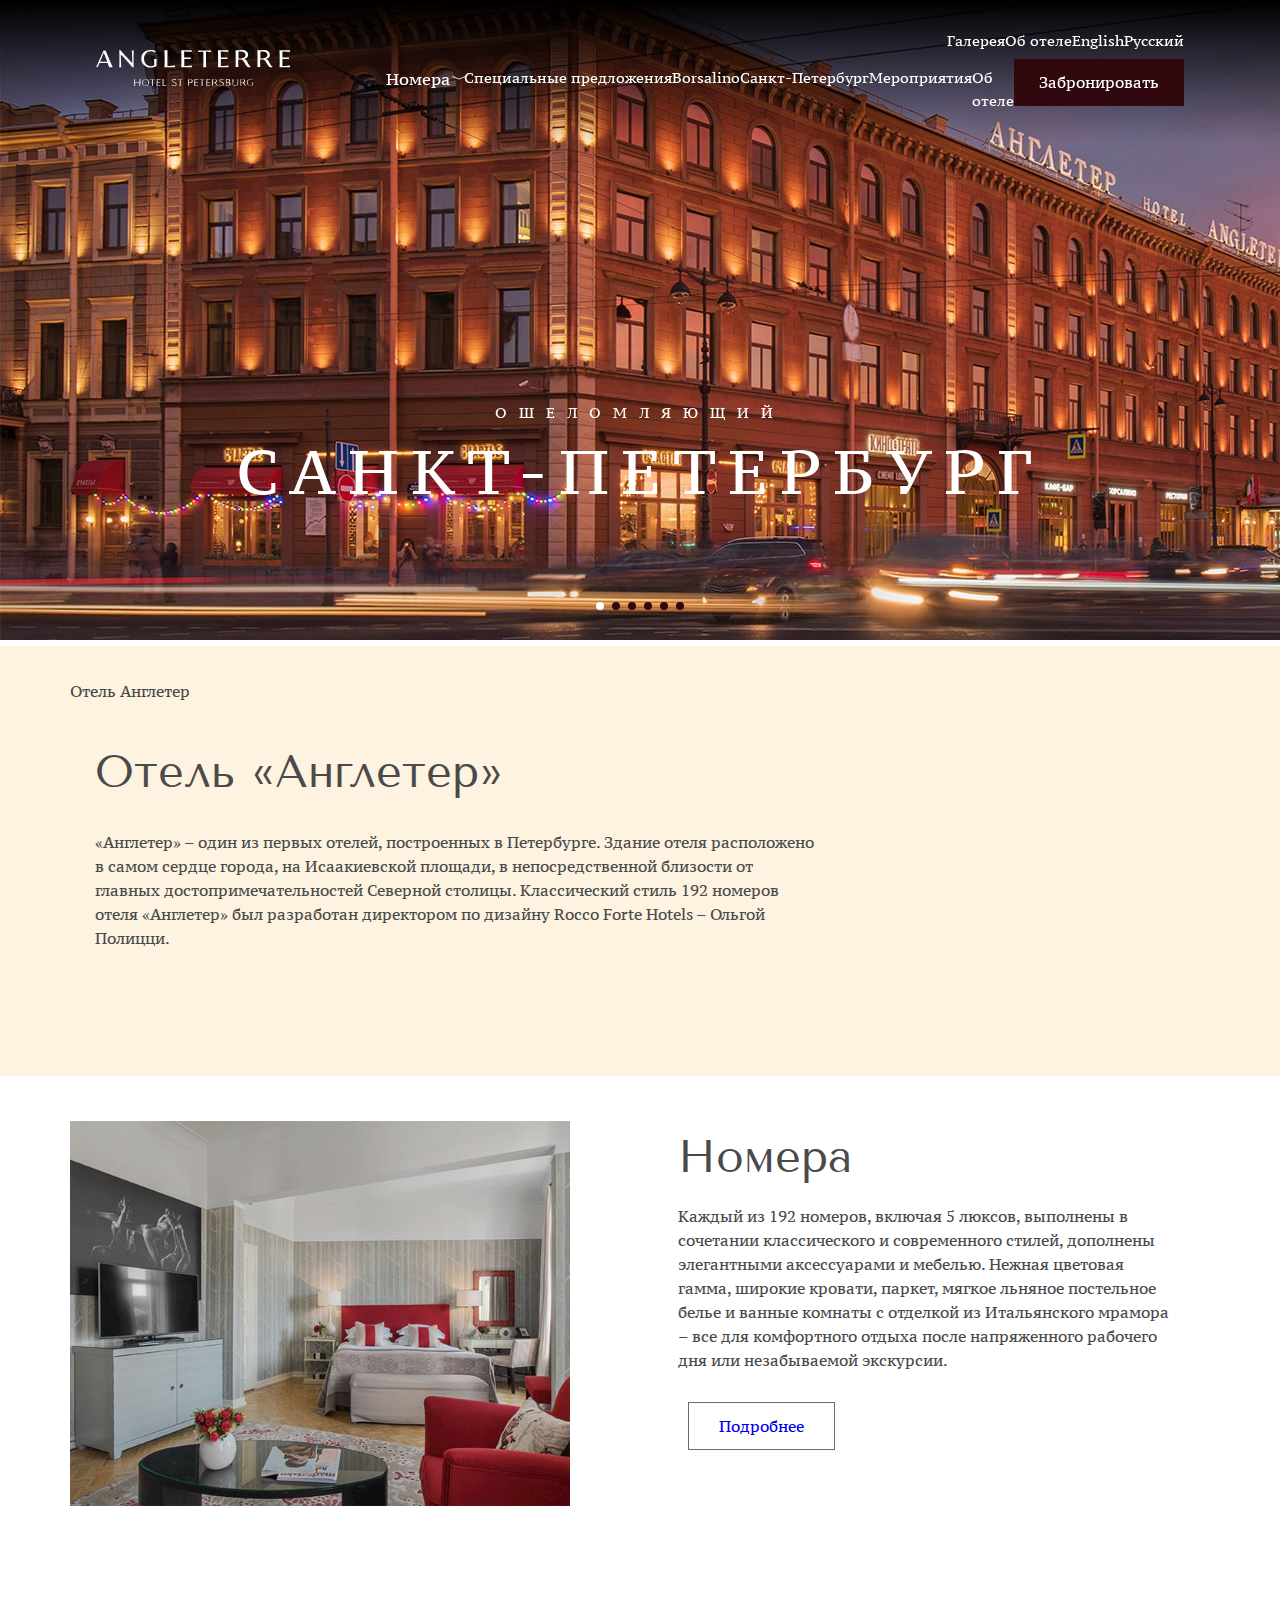
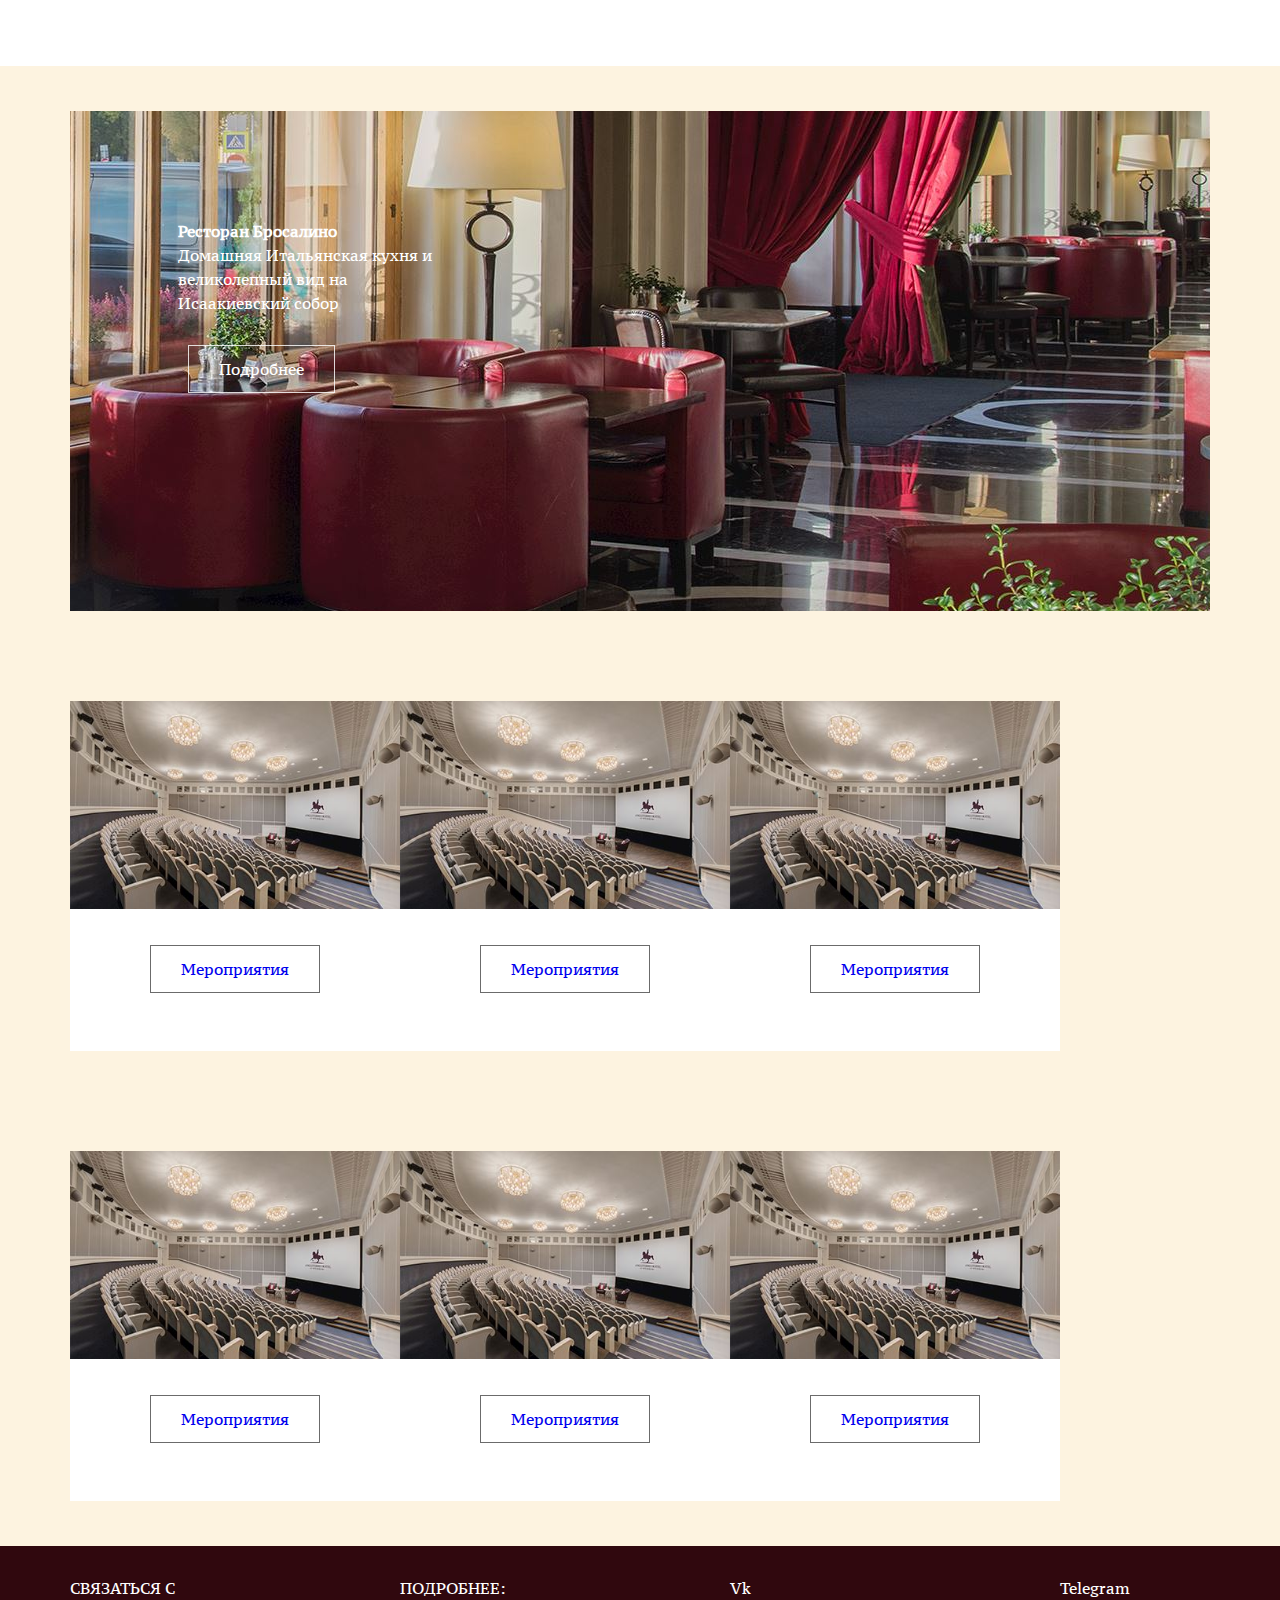
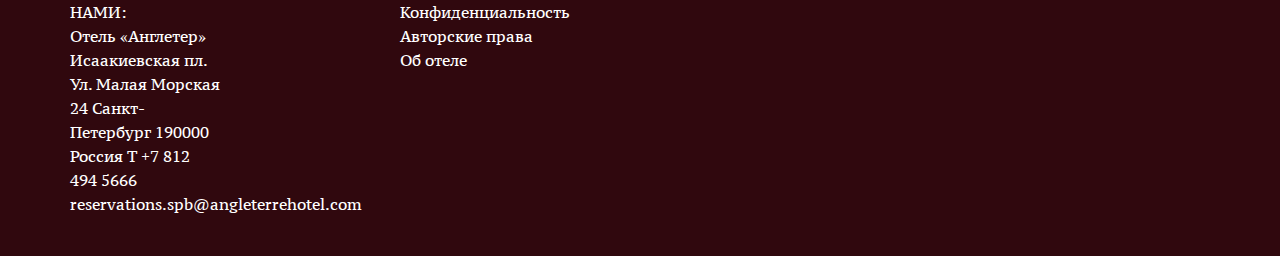
==== index.html @ 1e414ee1 "pentru Dan" ====
<!DOCTYPE html>
<html lang="en">

<head>
    <meta charset="UTF-8">
    <meta http-equiv="X-UA-Compatible" content="IE=edge">
    <meta name="viewport" content="width=device-width, initial-scale=1.0">
    <link rel="stylesheet" href="https://unpkg.com/swiper@8/swiper-bundle.min.css" />
    <link rel="stylesheet" href="style.css">
    <link rel="preconnect" href="https://fonts.googleapis.com">
    <link rel="preconnect" href="https://fonts.gstatic.com" crossorigin>
    <link href="https://fonts.googleapis.com/css2?family=Noto+Sans+Display:wght@100&family=PT+Serif+Caption&display=swap" rel="stylesheet">
    <link rel="preconnect" href="https://fonts.googleapis.com">
    <link rel="preconnect" href="https://fonts.gstatic.com" crossorigin>
    <link href="https://fonts.googleapis.com/css2?family=Noto+Sans+Display:wght@100&family=PT+Serif+Caption&family=Tenor+Sans&display=swap" rel="stylesheet">
    <title>Document</title>
</head>

<body>
    <header>
        <div class="container">
            <div class="header_glavnii">
                <div class="header_logo">
                    <img src="/image/logo-default.svg" alt="">
                </div>
                <div class="header_base">
                    <div class="header_top">
                        <nav class="nav">
                            <ul class="nav_menu">
                                <li class="nav_menu_item">
                                    <a class="nav_menu_item_link" href="#">Русский</a>
                                </li>
                                <li class="nav_menu_item">
                                    <a class="nav_menu_item_link" href="#">English</a>
                                </li>
                                <li class="nav_menu_item">
                                    <a class="nav_menu_item_link" href="#">Об отеле</a>
                                </li>
                                <li class="nav_menu_item">
                                    <a class="nav_menu_item_link" href="#">Галерея</a>
                                </li>
                            </ul>
                        </nav>
                    </div>
                    <div class="second_header">
                        <nav class="nav">
                            <div class="nav_second_header">
                                <ul class="nav_menu">
                                    <li class="nav_menu_item">
                                        <div class="dropdown">
                                            <div class="dropbtn">Номера
                                                <img class="arrow" src="/image/slick-arrow--light.svg" alt="">
                                            </div>
                                            <div class="dropdown-content">
                                                <a href="#">Executive Room</a>
                                                <a href="#">Superior Room</a>
                                                <a href="#">Deluxe Balcony Room</a>
                                                <a href="#">Junior Suite</a>
                                                <a href="#">Deluxe Suite</a>
                                            </div>
                                        </div>
                                    </li>
                                    <li class="nav_menu_item">
                                        <a class="nav_menu_item_link" href="#">Специальные предложения</a>
                                    </li>
                                    <li class="nav_menu_item">
                                        <a class="nav_menu_item_link" href="#">Borsalino</a>
                                    </li>
                                    <li class="nav_menu_item">
                                        <a class="nav_menu_item_link" href="#">Санкт-Петербург</a>
                                    </li>
                                    <li class="nav_menu_item">
                                        <a class="nav_menu_item_link" href="#">Мероприятия</a>
                                    </li>
                                    <li class="nav_menu_item">
                                        <a class="nav_menu_item_link" href="#">Об <br>отеле</a>
                                    </li>
                                </ul>
                                <div class="btn_broni">
                                    <a href="#">Забронировать</a>
                                </div>
                            </div>
                        </nav>
                    </div>
                </div>
            </div>
            <div class="slider_main">
                <div class="header_Title">
                    ошеломляющий<br><span>Санкт-Петербург</span>
                </div>
                <div class="swiper">
                    <div class="swiper-wrapper">
                        <div class="swiper-slide">
                            <div class="slider_img">
                                <img src="/image/main_hotel.jpg" alt="">
                            </div>
                        </div>
                        <div class="swiper-slide">
                            <div class="slider_img">
                                <img src="/image/main_2.jpg" alt="">
                            </div>
                        </div>
                        <div class="swiper-slide">
                            <div class="slider_img">
                                <img src="/image/main_3.jpg" alt="">
                            </div>
                        </div>
                        <div class="swiper-slide">
                            <div class="slider_img">
                                <img src="/image/main_4.jpg" alt="">
                            </div>
                        </div>
                        <div class="swiper-slide">
                            <div class="slider_img">
                                <img src="/image/main_5.jpg" alt="">
                            </div>
                        </div>
                        <div class="swiper-slide">
                            <div class="slider_img">
                                <img src="/image/main_6.jpg" alt="">
                            </div>
                        </div>
                    </div>
                    <div class="swiper-pagination"></div>
                </div>

            </div>

        </div>
    </header>
    <section>
        <div class="section">
            <div class="content_title">
                <div class="angletere_title">Отель Англетер</div>
            </div>
            <div class="section_content">
                <div class="content_title_big">
                    <div class="angletere_title">Отель «Англетер»</div>
                </div>
                <div class="content_section">
                <p>
                    «Англетер» – один из первых отелей, построенных в Петербурге. Здание отеля расположено в самом сердце города, на Исаакиевской площади, в непосредственной близости от главных достопримечательностей Северной столицы. Классический стиль 192 номеров отеля «Англетер» был разработан директором по дизайну Rocco Forte Hotels – Ольгой Полицци.
                </p>
            </div>
            </div>
        </div>
    </section>
    <section>
        <div class="container_section">
            <div class="content_base_1">
                <img class="content_img"src="/image/main_2-1.jpg" alt="">
            </div>
            <div class="content_base_2">
                <div class="content_text_base">
                    <div class="content_title2">Номера</div>
                    <div class="content_text_txt">
                        <p>Каждый из 192 номеров, включая 5 люксов, выполнены в сочетании классического и современного стилей, дополнены элегантными аксессуарами и мебелью. Нежная цветовая гамма, широкие кровати, паркет, мягкое льняное постельное белье и ванные комнаты с отделкой из Итальянского мрамора – все для комфортного отдыха после напряженного рабочего дня или незабываемой экскурсии.</p>
                    </div>
                    <div  class="btn_more">
                        <a href="#">Подробнее</a>
                    </div>
                </div>
            </div>
        </div>
    </section>
    <section>
        <div class="section_second">
            <div class="content_image_main">
                <div class="content_container">
                    <div class="title_brosalino">Ресторан Бросалино</div>
                    <div class="text_txt_container">
                        <p>Домашняя Итальянская
                            кухня и великолепный 
                            вид на Исаакиевский собор
                        </p>
                    </div>
                    <div class="btn_more">
                        <a href="#">Подробнее</a>
                    </div>
                </div>
            </div>
            </div>
        </div>
    </section>
    <section>
        <div class="section_final">
            <div class="content_event">
                <div class="content_base_3">
                    <div class="content_esential">
                        <div class="content_img_esential">
                            <img src="/image/cinema_main.jpg" alt="">
                        </div>
                        <div class="btn_more">
                            <a href="#">Мероприятия</a>
                        </div>
                    </div>
                    <div class="content_esential">
                        <div class="content_img_esential">
                            <img src="/image/cinema_main.jpg" alt="">
                        </div>
                        <div class="btn_more">
                            <a href="#">Мероприятия</a>
                        </div>
                    </div>
                    <div class="content_esential">
                        <div class="content_img_esential">
                            <img src="/image/cinema_main.jpg" alt="">
                        </div>
                        <div class="btn_more">
                            <a href="#">Мероприятия</a>
                        </div>
                    </div>
                </div>
                <div class="content_base_3">
                    <div class="content_esential">
                        <div class="content_img_esential">
                            <img src="/image/cinema_main.jpg" alt="">
                        </div>
                        <div class="btn_more">
                            <a href="#">Мероприятия</a>
                        </div>
                    </div>
                    <div class="content_esential">
                        <div class="content_img_esential">
                            <img src="/image/cinema_main.jpg" alt="">
                        </div>
                        <div class="btn_more">
                            <a href="#">Мероприятия</a>
                        </div>
                    </div>
                    <div class="content_esential">
                        <div class="content_img_esential">
                            <img src="/image/cinema_main.jpg" alt="">
                        </div>
                        <div class="btn_more">
                            <a href="#">Мероприятия</a>
                        </div>
                    </div>
                </div>
            </div>
        </div>
    </section>
    <footer>
        <div class="container_foot">
            <div class="description">
                <p>СВЯЗАТЬСЯ С НАМИ:<br>
                    Отель «Англетер»
                    Исаакиевская пл.
                    Ул. Малая Морская 24
                    Санкт-Петербург
                    190000 Россия
                    T +7 812 494 5666
                    reservations.spb@angleterrehotel.com</p>
            </div>
            <div class="description">
                <p>ПОДРОБНЕЕ:<br>
                    Конфиденциальность<br>
                    Авторские права<br> 
                    Об отеле</p>
            </div>
            <div class="description">Vk</div>
            <div class="description">Telegram</div>
        </div>
    </footer>
    <script src="https://cdnjs.cloudflare.com/ajax/libs/jquery/3.6.0/jquery.js"></script>
    <script src="https://unpkg.com/swiper@8/swiper-bundle.min.js"></script>
    <script src="main.js"></script>
</body>

</html>
---- style.css ----
*{
    margin: 0;
	padding: 0;
	border: 0;
}
body{
    overflow-x: hidden;
    font-family: "PT Serif Caption",-apple-system,BlinkMacSystemFont,Segoe UI,Roboto,Oxygen,Ubuntu,Cantarell,Fira Sans,Droid Sans,Helvetica Neue,Arial,sans-serif;
    font-size: 15px;
    line-height: 1.6;
    color: #4a4a4a;
}

.header_glavnii{
    position:fixed;
    width: 100vw;
    display: flex;
    flex-direction: row;
    align-items: center;
    padding: 30px 0px;
    background:linear-gradient(black, rgba(255, 0, 0, 0)) ;
    justify-content: space-evenly;
    z-index: 5;
}

.header_base{
    display: flex;
    flex-direction: column;
}

.nav .nav_second_header{
    display: flex;
    flex-direction: row;
    justify-content: space-between !important;
    align-items:center;
}

.nav_menu{
    display: flex;
}

.header_base .nav_menu{
    flex-direction: row-reverse;
}

.second_header .nav_menu{
    margin-top: 15px;
    flex-direction: row;
}
.nav_menu_item{
    list-style-type: none;  
}
.nav_menu_item_link{
    color: #fff;
    text-decoration: none;
    display: flex;
    font-family:"PT Serif Caption",-apple-system,BlinkMacSystemFont,Segoe UI,Roboto,Oxygen,Ubuntu,Cantarell,Fira Sans,Droid Sans,Helvetica Neue,Arial,sans-serif;
    font-size: 14px;
}

.btn_broni{
    background-color: #30080e;
    color: white;
    display: flex;
    width: 170px;
    text-align: center;
    height: 47px;
    display: flex;
    align-items:center;
}
.btn_broni>a{
    margin:0 auto;
    text-decoration: none;
    color:#fff;
}
.header_Title{
    position: absolute;
    top: 50%;
    left: 50%;
    transform: translate(-50%,-50%);
    text-align: center;
    color: #fff;
    font-size: 14px;
    line-height: 59px;
    text-transform: uppercase;
    letter-spacing: 12px;
    width: 100%;
    z-index: 5;
}
.swiper-pagination{
    bottom: 30px !important; 
}
.swiper-pagination-bullet-active{
    background-color: #fff !important;
}
.swiper-pagination-bullet{
    background-color: #30080e;
    opacity: var(--swiper-pagination-bullet-inactive-opacity, 1);
}
.header_Title>span{
    font-size: 62px;
}

.arrow{
    color: hsla(0,0%,100%,.5);
    transform: rotate(90deg);
    height: 14px;
    width: 10px;
    
}

.dropbtn {
    text-align: center;
    color:white;
    padding: 16px;
    font-size: 16px;
    padding: 0;
}

.dropdown {
    position: relative;
    display: flex;
    align-items:top; 
    height: 100%;
}

.dropdown-content {
    background-color:#000;
    display: none;
    position: absolute;
    min-width: 160px;
    border: 1px solid;
    box-shadow: 0px 8px 16px 0px rgba(0,0,0,0.2);
    z-index: 1;
}

.dropdown-content a {
    color: #fff;
    text-decoration: none;
    display: block;
}

.dropdown-content a:hover {background-color: #000;}

.dropdown:hover .dropdown-content {display: block;}

.section{
    background: #fdf3e0;
    padding: 0px 70px;
    height: 430px;
}

.content_title{
    display: flex;
    height: 90px;
    align-items:center;
}

.section_content{
    padding: 0px 25px;
}

.content_title_big{
    margin-bottom: 22px;
    font-size: 45px;
    font-family: Tenor Sans,sans-serif;
    font-weight: 400;
}

.content_section{
    width: 720px;
    height: 120px;
}

.container_section{
    margin: 45px 0px;
    padding: 0px 70px;
}
.content_base_1{
    height: 500px;
    width:500px;
}
.content_base_2{
    width:500px;
    padding-left: 108px;
    display: flex;
}
.content_img{
    width: 100%;
}
.container_section{
    display:flex;
    flex-direction: row;
}
.btn_more{
    margin-left:10px;
    margin-right:10px;
    margin-top: 30px;
    display: flex;
}
.btn_more>a{
    border: 1px solid rgba(0, 0, 0, 0.582);
    padding: 11px 30px;
    align-items: center;
    text-decoration: none;
}
.content_title2{
    height: 60px;
    font-size: 45px;
    font-family: Tenor Sans, sans-serif;
    font-weight: 400px;
    margin-bottom: 0.5em;
}
.content_image_main{
    height: 500px;
    background-image: url("/image/main_borsalino.jpg");
}
.content_container{
    color:#fff;
    width:283px;
    padding: 108px;
}
.title_brosalino{
    font-weight: 700;
    font-size: 15px;
}
.text_txt_container{
    font-size: 15px;
}
.content_container .btn_more>a{
    border: 1px solid rgba(255, 255, 255, 0.815);
    color:#fff;
}
.section_second{
    background: #fdf3e0;
    padding: 45px 70px;
    height: 500px;
}
.section_final{
    background: #fdf3e0;
    padding: 45px 70px;
    height: 800px;
    display: flex;
}
.content_event{
    display: flex;
    flex-direction: column;
    justify-content: space-between;
}
.content_base_3{
    display: flex;
    flex-direction: row;
    justify-content: space-between;
}
.content_esential{
    height: 350px;
    width: 330px;
    background-color: #fff;
    align-items: center;
}
.content_img_esential>img{
    width: 100%;
}
.content_esential .btn_more{
    align-items: center;
}
.content_esential .btn_more>a{
    margin: 0 auto;
}
.container_foot{
    height: 250px;
    background-color: #30080e;
    display: flex;
    flex-direction: row;
    justify-content: space-between;
    padding: 30px 70px;
}
.description{
    width: 150px;
    color:#fff
}
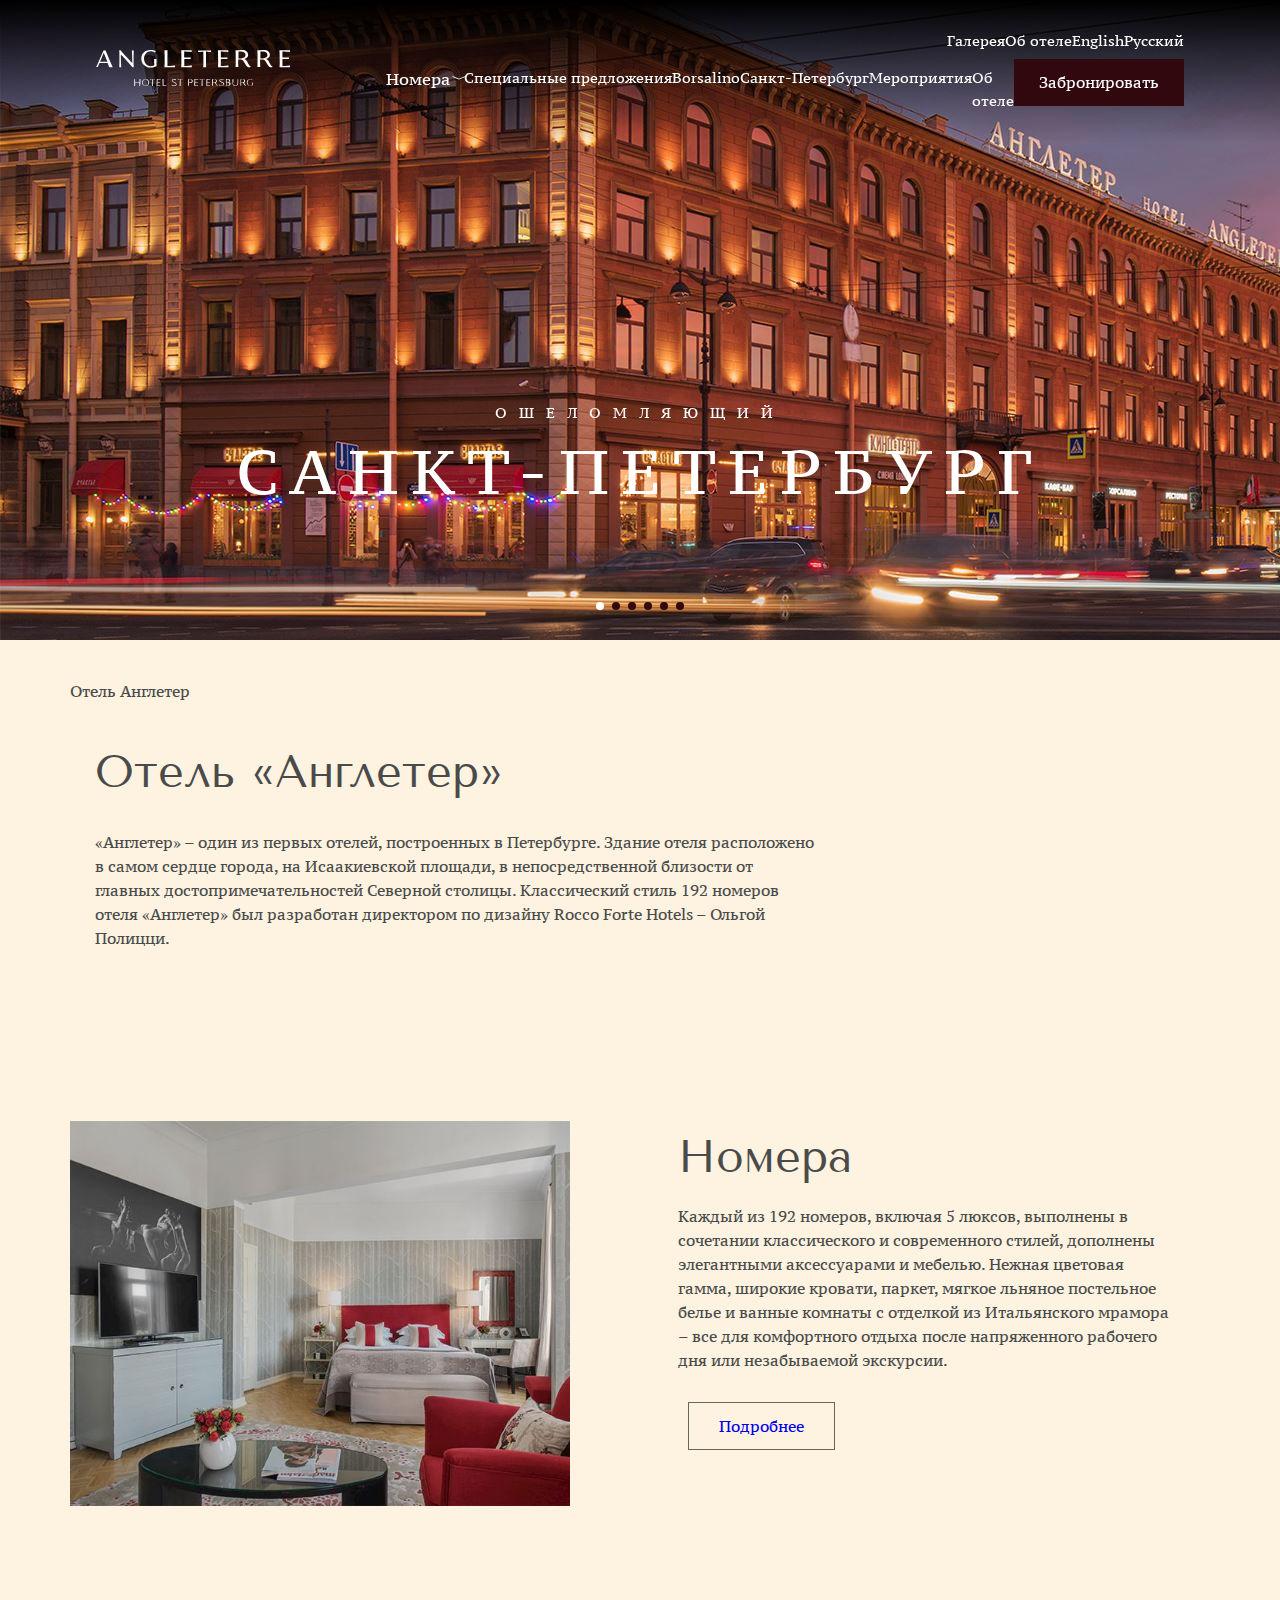
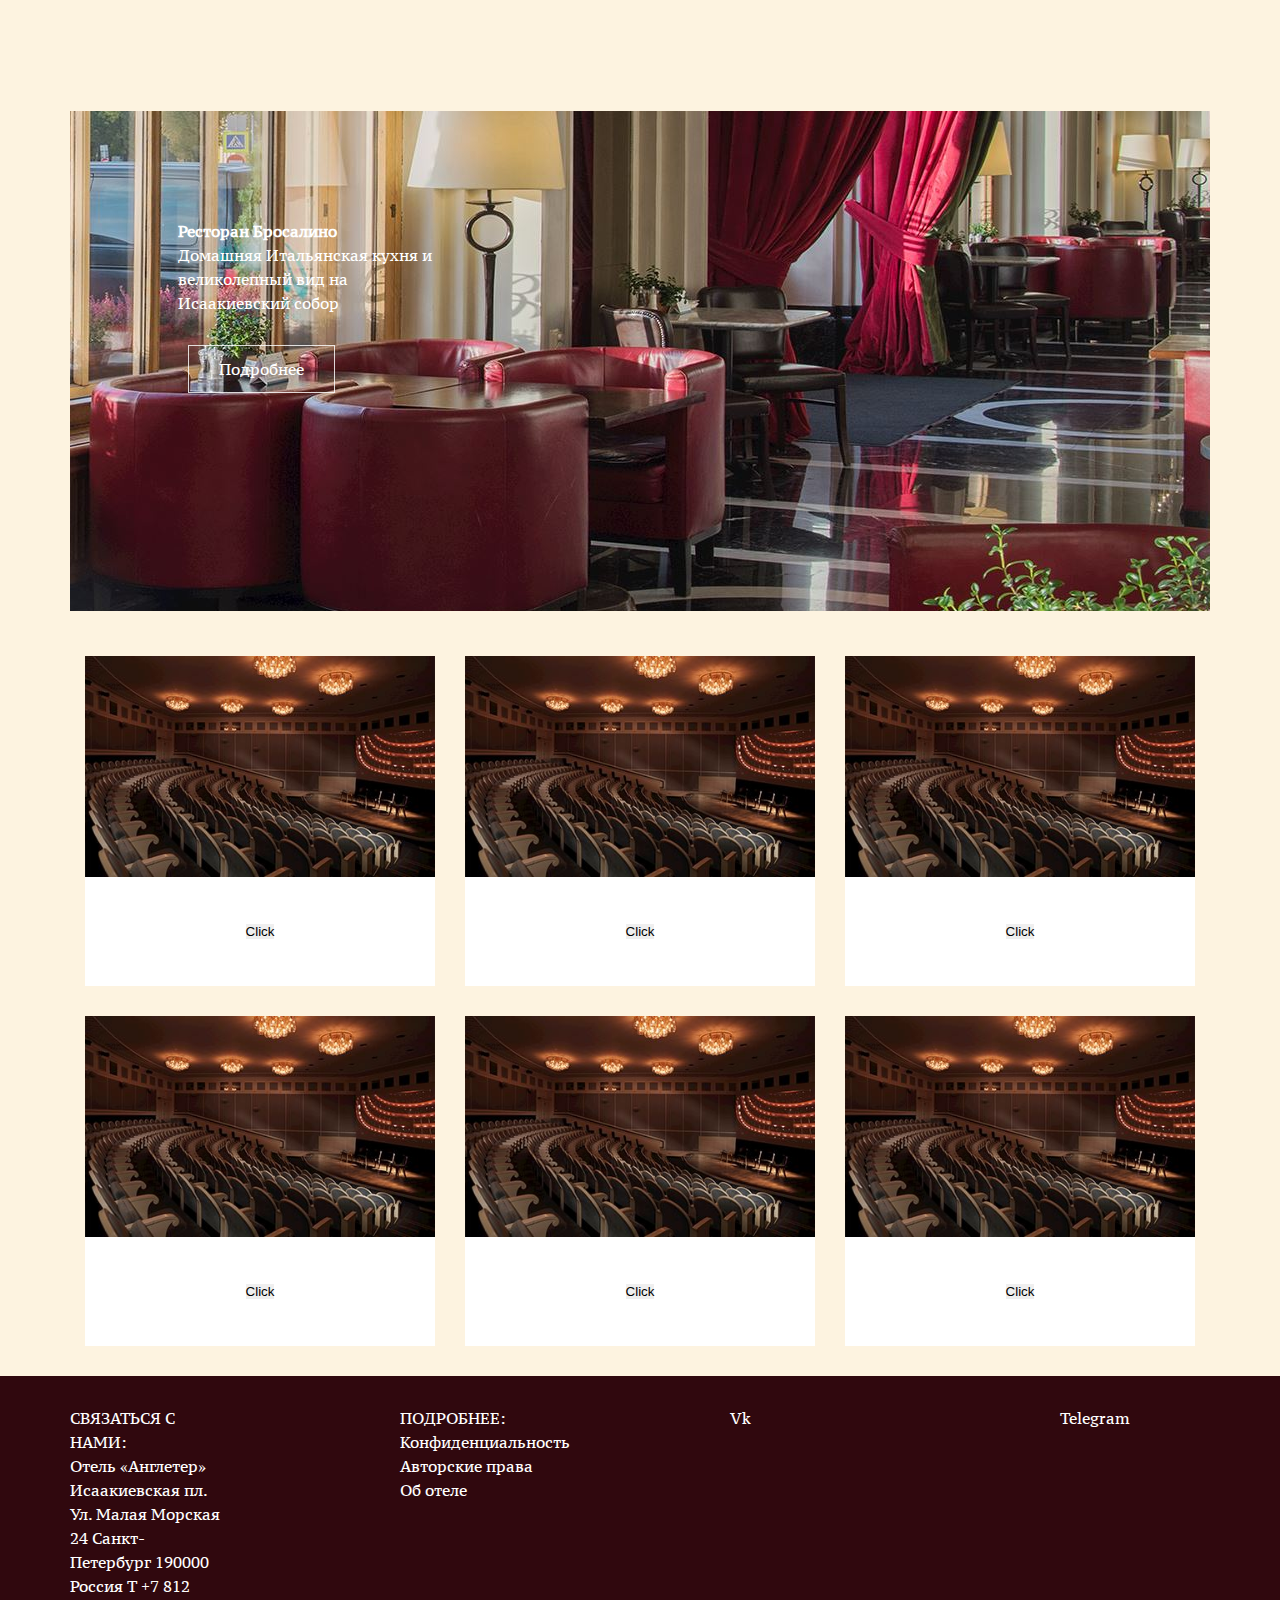
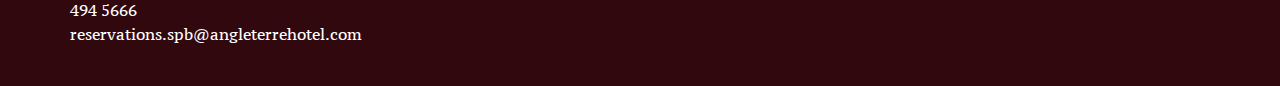
==== commit 37784238: "grid" ====
--- a/index.html
+++ b/index.html
@@ -182,64 +182,105 @@
             </div>
         </div>
     </section>
-    <section>
-        <div class="section_final">
-            <div class="content_event">
-                <div class="content_base_3">
-                    <div class="content_esential">
-                        <div class="content_img_esential">
-                            <img src="/image/cinema_main.jpg" alt="">
-                        </div>
-                        <div class="btn_more">
-                            <a href="#">Мероприятия</a>
-                        </div>
-                    </div>
-                    <div class="content_esential">
-                        <div class="content_img_esential">
-                            <img src="/image/cinema_main.jpg" alt="">
-                        </div>
-                        <div class="btn_more">
-                            <a href="#">Мероприятия</a>
-                        </div>
-                    </div>
-                    <div class="content_esential">
-                        <div class="content_img_esential">
-                            <img src="/image/cinema_main.jpg" alt="">
-                        </div>
-                        <div class="btn_more">
-                            <a href="#">Мероприятия</a>
-                        </div>
-                    </div>
-                </div>
-                <div class="content_base_3">
-                    <div class="content_esential">
-                        <div class="content_img_esential">
-                            <img src="/image/cinema_main.jpg" alt="">
-                        </div>
-                        <div class="btn_more">
-                            <a href="#">Мероприятия</a>
-                        </div>
-                    </div>
-                    <div class="content_esential">
-                        <div class="content_img_esential">
-                            <img src="/image/cinema_main.jpg" alt="">
-                        </div>
-                        <div class="btn_more">
-                            <a href="#">Мероприятия</a>
-                        </div>
-                    </div>
-                    <div class="content_esential">
-                        <div class="content_img_esential">
-                            <img src="/image/cinema_main.jpg" alt="">
-                        </div>
-                        <div class="btn_more">
-                            <a href="#">Мероприятия</a>
-                        </div>
-                    </div>
-                </div>
-            </div>
-        </div>
+
+
+
+
+
+
+
+
+
+
+    <section class="sections_target">
+
+
+       
+
+            <div class="first_items first_content">
+                <div class="images">
+                    <img src="./image/main_cinema.jpg" alt="">
+                </div>
+                <div class="btn">
+                    <button class="btn_items">Click</button>
+                </div>
+            </div>
+
+
+            <div class="first_items second_content">
+                <div class="images">
+                    <img src="./image/main_cinema.jpg" alt="">
+                </div>
+                <div class="btn">
+                    <button class="btn_items">Click</button>
+                </div>
+            </div>
+
+
+
+            <div class="first_items third_content">
+                <div class="images">
+                    <img src="./image/main_cinema.jpg" alt="">
+                </div>
+                <div class="btn">
+                    <button class="btn_items">Click</button>
+                </div>
+
+            </div>
+
+
+
+
+            <div class="first_items first_content">
+                <div class="images">
+                    <img src="./image/main_cinema.jpg" alt="">
+                </div>
+                <div class="btn">
+                    <button class="btn_items">Click</button>
+                </div>
+            </div>
+
+
+            <div class="first_items second_content">
+                <div class="images">
+                    <img src="./image/main_cinema.jpg" alt="">
+                </div>
+                <div class="btn">
+                    <button class="btn_items">Click</button>
+                </div>
+            </div>
+
+
+
+            <div class="first_items third_content">
+                <div class="images">
+                    <img src="./image/main_cinema.jpg" alt="">
+                </div>
+                <div class="btn">
+                    <button class="btn_items">Click</button>
+                </div>
+            </div>
+
+        
+
+
+
+
+
+        <div class="second_sections"></div>
+        
     </section>
+
+
+
+
+
+
+
+
+
+
+
     <footer>
         <div class="container_foot">
             <div class="description">
--- a/style.css
+++ b/style.css
@@ -9,6 +9,7 @@
     font-size: 15px;
     line-height: 1.6;
     color: #4a4a4a;
+    background-color: #FDF3E0;
 }
 
 .header_glavnii{
@@ -278,4 +279,70 @@
 .description{
     width: 150px;
     color:#fff
+}
+
+
+
+
+
+
+
+
+/* section target */
+
+
+.sections_target{
+    display: grid;
+    grid-template-columns: repeat(12, 1fr);
+    gap: 30px;
+    max-width: 1110px;
+    width: 100%;
+    margin: auto;
+}
+
+
+.sections_target .first_items{
+    background-color: white;
+}
+
+
+
+
+
+.sections_target .first_content{
+    grid-column: 1/5;
+}
+
+
+
+.sections_target .first_items .images{
+    height: 220px;
+}
+
+
+.sections_target .first_items .images img{
+    width: 100%;
+}
+
+
+.sections_target .first_items .btn{
+    display: flex;
+    align-items: center;
+    justify-content: center;
+    height: 110px;
+
+}
+
+
+
+
+
+
+.sections_target  .second_content{
+    grid-column: 5/9;
+}
+
+
+.sections_target  .third_content{
+    grid-column: 9/13;
 }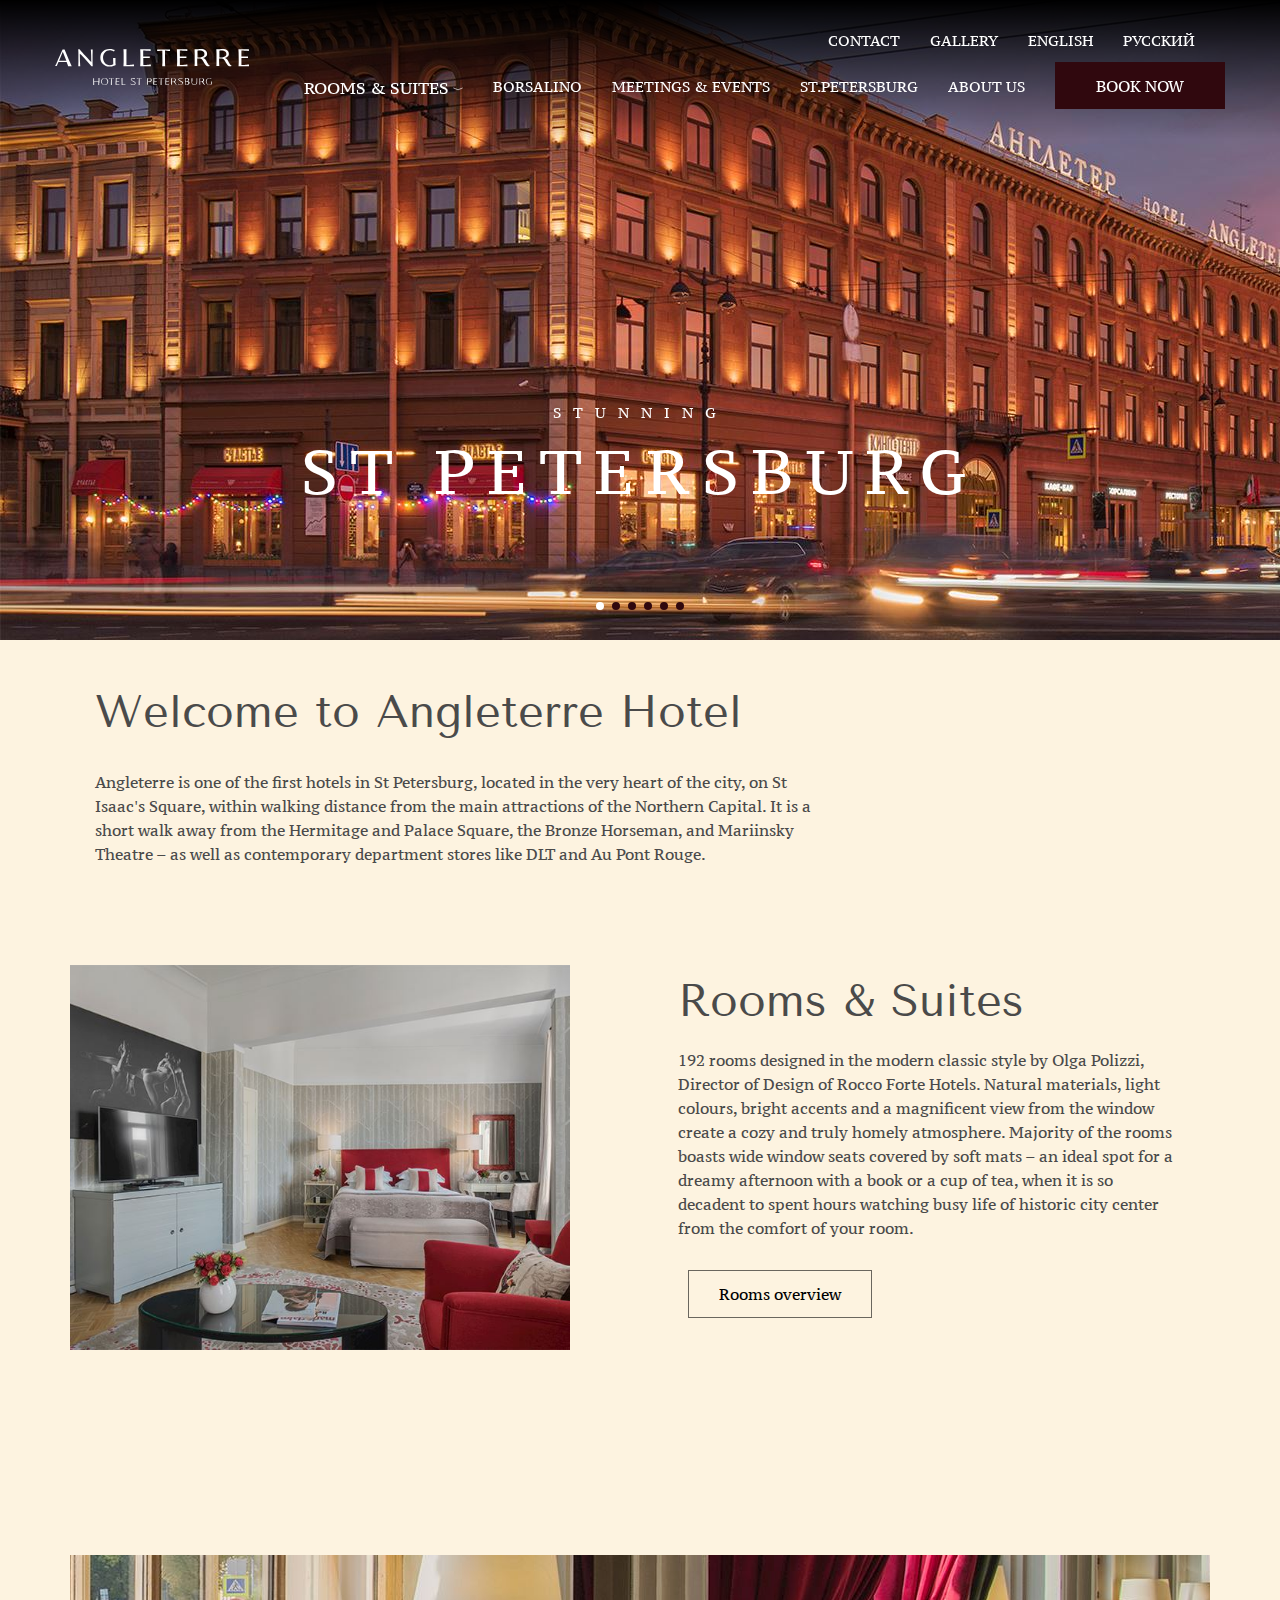
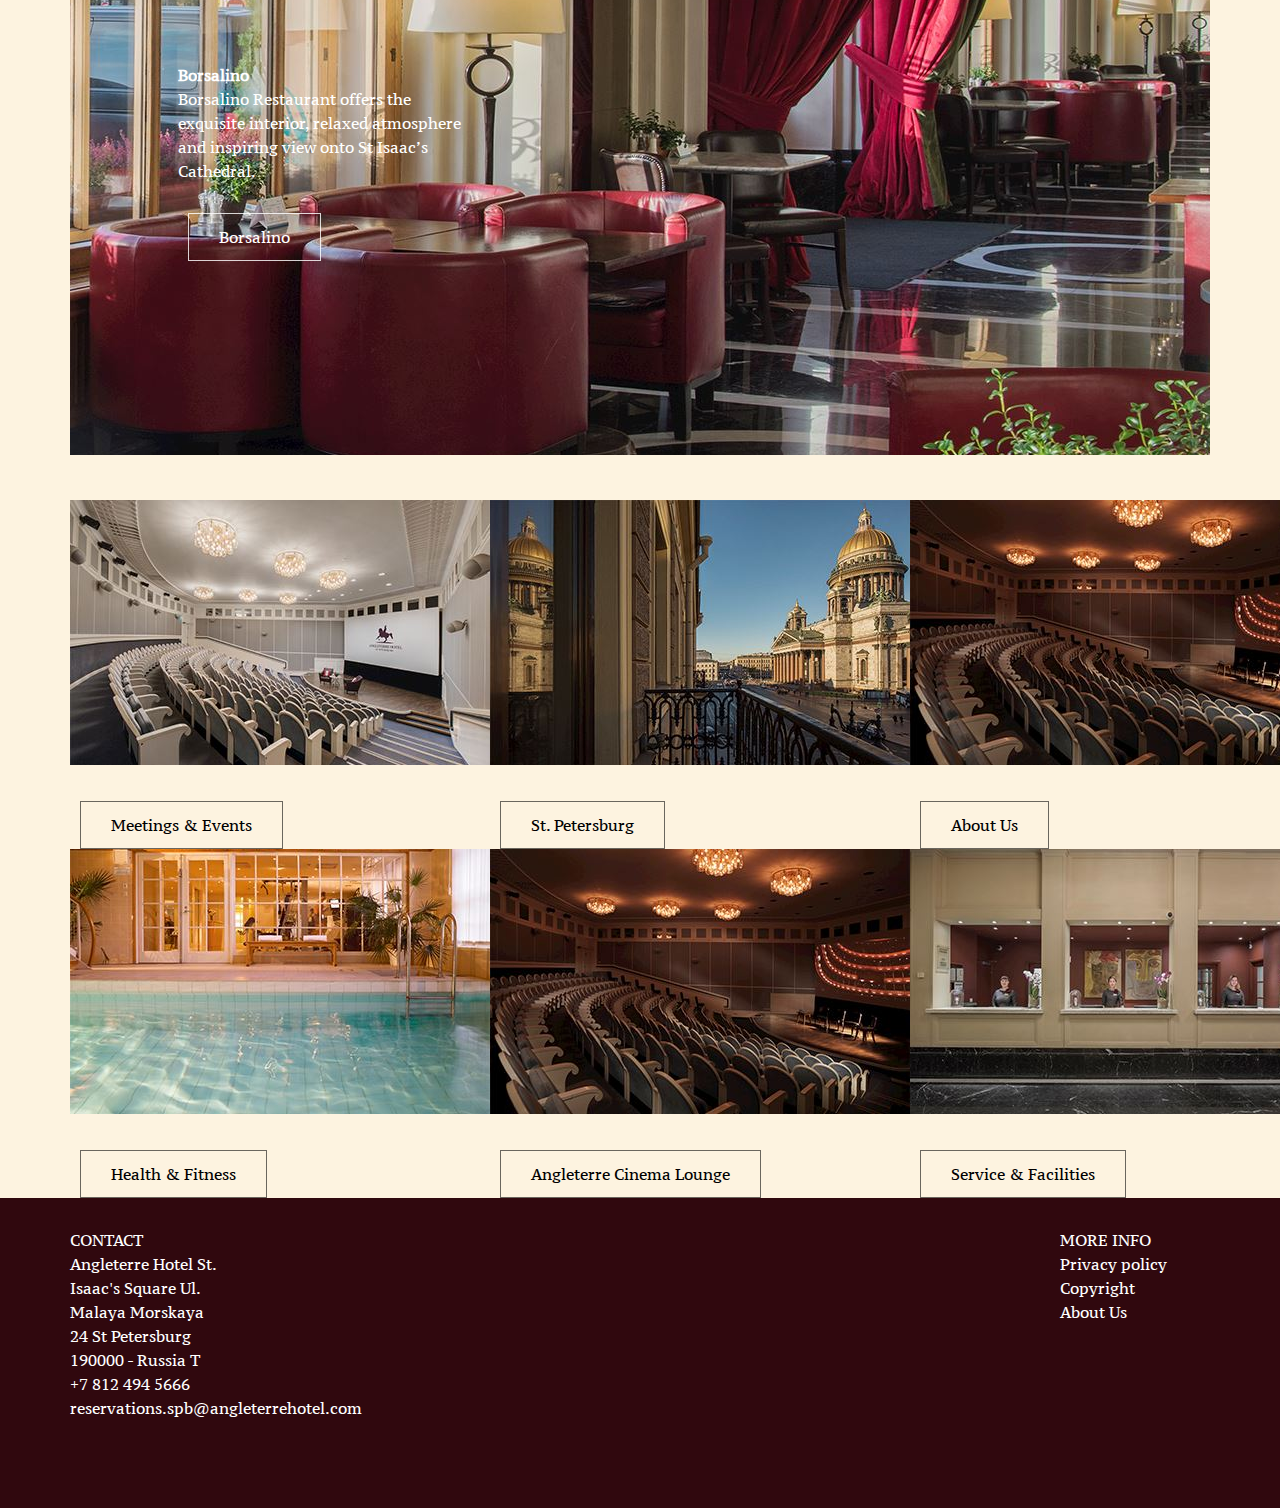
==== commit 98abe7bb: "practica la comp" ====
--- a/index.html
+++ b/index.html
@@ -6,22 +6,23 @@
     <meta http-equiv="X-UA-Compatible" content="IE=edge">
     <meta name="viewport" content="width=device-width, initial-scale=1.0">
     <link rel="stylesheet" href="https://unpkg.com/swiper@8/swiper-bundle.min.css" />
-    <link rel="stylesheet" href="style.css">
     <link rel="preconnect" href="https://fonts.googleapis.com">
     <link rel="preconnect" href="https://fonts.gstatic.com" crossorigin>
     <link href="https://fonts.googleapis.com/css2?family=Noto+Sans+Display:wght@100&family=PT+Serif+Caption&display=swap" rel="stylesheet">
     <link rel="preconnect" href="https://fonts.googleapis.com">
     <link rel="preconnect" href="https://fonts.gstatic.com" crossorigin>
     <link href="https://fonts.googleapis.com/css2?family=Noto+Sans+Display:wght@100&family=PT+Serif+Caption&family=Tenor+Sans&display=swap" rel="stylesheet">
+    <link rel="stylesheet" href="style.css">
     <title>Document</title>
 </head>
-
 <body>
     <header>
         <div class="container">
             <div class="header_glavnii">
                 <div class="header_logo">
-                    <img src="/image/logo-default.svg" alt="">
+                    <a href="/index.html">
+                        <img src="/image/logo-default.svg" alt="">
+                    </a>
                 </div>
                 <div class="header_base">
                     <div class="header_top">
@@ -34,10 +35,10 @@
                                     <a class="nav_menu_item_link" href="#">English</a>
                                 </li>
                                 <li class="nav_menu_item">
-                                    <a class="nav_menu_item_link" href="#">Об отеле</a>
-                                </li>
-                                <li class="nav_menu_item">
-                                    <a class="nav_menu_item_link" href="#">Галерея</a>
+                                    <a class="nav_menu_item_link" href="#">Gallery</a>
+                                </li>
+                                <li class="nav_menu_item">
+                                    <a class="nav_menu_item_link" href="#">Contact</a>
                                 </li>
                             </ul>
                         </nav>
@@ -48,9 +49,9 @@
                                 <ul class="nav_menu">
                                     <li class="nav_menu_item">
                                         <div class="dropdown">
-                                            <div class="dropbtn">Номера
+                                            <a class="dropbtn">Rooms & Suites
                                                 <img class="arrow" src="/image/slick-arrow--light.svg" alt="">
-                                            </div>
+                                            </a>
                                             <div class="dropdown-content">
                                                 <a href="#">Executive Room</a>
                                                 <a href="#">Superior Room</a>
@@ -61,23 +62,20 @@
                                         </div>
                                     </li>
                                     <li class="nav_menu_item">
-                                        <a class="nav_menu_item_link" href="#">Специальные предложения</a>
-                                    </li>
-                                    <li class="nav_menu_item">
-                                        <a class="nav_menu_item_link" href="#">Borsalino</a>
-                                    </li>
-                                    <li class="nav_menu_item">
-                                        <a class="nav_menu_item_link" href="#">Санкт-Петербург</a>
-                                    </li>
-                                    <li class="nav_menu_item">
-                                        <a class="nav_menu_item_link" href="#">Мероприятия</a>
-                                    </li>
-                                    <li class="nav_menu_item">
-                                        <a class="nav_menu_item_link" href="#">Об <br>отеле</a>
+                                        <a class="nav_menu_item_link" href="/second_page/Borsalino.html">Borsalino</a>
+                                    </li>
+                                    <li class="nav_menu_item">
+                                        <a class="nav_menu_item_link" href="./second_page/Meetings&Events.html">Meetings & Events</a>
+                                    </li>
+                                    <li class="nav_menu_item">
+                                        <a class="nav_menu_item_link" href="#">St.Petersburg</a>
+                                    </li>
+                                    <li class="nav_menu_item">
+                                        <a class="nav_menu_item_link" href="#">About us</a>
                                     </li>
                                 </ul>
                                 <div class="btn_broni">
-                                    <a href="#">Забронировать</a>
+                                    <a href="#">Book now</a>
                                 </div>
                             </div>
                         </nav>
@@ -86,7 +84,7 @@
             </div>
             <div class="slider_main">
                 <div class="header_Title">
-                    ошеломляющий<br><span>Санкт-Петербург</span>
+                    stunning<br><span>St Petersburg</span>
                 </div>
                 <div class="swiper">
                     <div class="swiper-wrapper">
@@ -130,16 +128,13 @@
     </header>
     <section>
         <div class="section">
-            <div class="content_title">
-                <div class="angletere_title">Отель Англетер</div>
-            </div>
             <div class="section_content">
                 <div class="content_title_big">
-                    <div class="angletere_title">Отель «Англетер»</div>
+                    <div class="angletere_title">Welcome to Angleterre Hotel</div>
                 </div>
                 <div class="content_section">
                 <p>
-                    «Англетер» – один из первых отелей, построенных в Петербурге. Здание отеля расположено в самом сердце города, на Исаакиевской площади, в непосредственной близости от главных достопримечательностей Северной столицы. Классический стиль 192 номеров отеля «Англетер» был разработан директором по дизайну Rocco Forte Hotels – Ольгой Полицци.
+                    Angleterre is one of the first hotels in St Petersburg, located in the very heart of the city, on St Isaac's Square, within walking distance from the main attractions of the Northern Capital. It is a short walk away from the Hermitage and Palace Square, the Bronze Horseman, and Mariinsky Theatre – as well as contemporary department stores like DLT and Au Pont Rouge. 
                 </p>
             </div>
             </div>
@@ -152,12 +147,12 @@
             </div>
             <div class="content_base_2">
                 <div class="content_text_base">
-                    <div class="content_title2">Номера</div>
+                    <div class="content_title2">Rooms & Suites</div>
                     <div class="content_text_txt">
-                        <p>Каждый из 192 номеров, включая 5 люксов, выполнены в сочетании классического и современного стилей, дополнены элегантными аксессуарами и мебелью. Нежная цветовая гамма, широкие кровати, паркет, мягкое льняное постельное белье и ванные комнаты с отделкой из Итальянского мрамора – все для комфортного отдыха после напряженного рабочего дня или незабываемой экскурсии.</p>
+                        <p>192 rooms designed in the modern classic style by Olga Polizzi, Director of Design of Rocco Forte Hotels. Natural materials, light colours, bright accents and a magnificent view from the window create a cozy and truly homely atmosphere. Majority of the rooms boasts wide window seats covered by soft mats – an ideal spot for a dreamy afternoon with a book or a cup of tea, when it is so decadent to spent hours watching busy life of historic city center from the comfort of your room. </p>
                     </div>
                     <div  class="btn_more">
-                        <a href="#">Подробнее</a>
+                        <a href="#">Rooms overview</a>
                     </div>
                 </div>
             </div>
@@ -167,140 +162,103 @@
         <div class="section_second">
             <div class="content_image_main">
                 <div class="content_container">
-                    <div class="title_brosalino">Ресторан Бросалино</div>
+                    <div class="title_brosalino">Borsalino</div>
                     <div class="text_txt_container">
-                        <p>Домашняя Итальянская
-                            кухня и великолепный 
-                            вид на Исаакиевский собор
+                        <p>Borsalino Restaurant offers the exquisite interior, relaxed atmosphere and inspiring view onto St Isaac’s Cathedral.
                         </p>
                     </div>
                     <div class="btn_more">
-                        <a href="#">Подробнее</a>
-                    </div>
-                </div>
-            </div>
-            </div>
-        </div>
-    </section>
-
-
-
-
-
-
-
-
-
-
+                        <a href="#">Borsalino</a>
+                    </div>
+                </div>
+            </div>
+            </div>
+        </div>
+    </section>
     <section class="sections_target">
-
-
-       
-
-            <div class="first_items first_content">
-                <div class="images">
-                    <img src="./image/main_cinema.jpg" alt="">
-                </div>
-                <div class="btn">
-                    <button class="btn_items">Click</button>
-                </div>
-            </div>
-
-
-            <div class="first_items second_content">
-                <div class="images">
-                    <img src="./image/main_cinema.jpg" alt="">
-                </div>
-                <div class="btn">
-                    <button class="btn_items">Click</button>
-                </div>
-            </div>
-
-
-
-            <div class="first_items third_content">
-                <div class="images">
-                    <img src="./image/main_cinema.jpg" alt="">
-                </div>
-                <div class="btn">
-                    <button class="btn_items">Click</button>
-                </div>
-
-            </div>
-
-
-
-
-            <div class="first_items first_content">
-                <div class="images">
-                    <img src="./image/main_cinema.jpg" alt="">
-                </div>
-                <div class="btn">
-                    <button class="btn_items">Click</button>
-                </div>
-            </div>
-
-
-            <div class="first_items second_content">
-                <div class="images">
-                    <img src="./image/main_cinema.jpg" alt="">
-                </div>
-                <div class="btn">
-                    <button class="btn_items">Click</button>
-                </div>
-            </div>
-
-
-
-            <div class="first_items third_content">
-                <div class="images">
-                    <img src="./image/main_cinema.jpg" alt="">
-                </div>
-                <div class="btn">
-                    <button class="btn_items">Click</button>
-                </div>
-            </div>
-
+            <div class="sections_targets_content">
+                <div class="first_items">
+                    <div class="images">
+                        <img src="./image/cinema_main.jpg" alt="">
+                    </div>
+                    <div class="btn_more">
+                        <a class="btn_items">Meetings & Events</a>
+                    </div>
+                </div>
+    
+    
+                <div class="first_items">
+                    <div class="images">
+                        <img src="./image/main_petersburg.jpg" alt="">
+                    </div>
+                    <div class="btn_more">
+                        <a>St. Petersburg</a>
+                    </div>
+                </div>
+    
+    
+    
+                <div class="first_items">
+                    <div class="images">
+                        <img src="./image/main_cinema.jpg" alt="">
+                    </div>
+                    <div class="btn_more">
+                        <a class="btn_items">About Us</a>
+                    </div>
+                </div>
+            </div>
+            <div class="sections_targets_content">
+                <div class="first_items">
+                    <div class="images">
+                        <img src="./image/fitness_main.jpg" alt="">
+                    </div>
+                    <div class="btn_more">
+                        <a class="btn_items">Health & Fitness</a>
+                    </div>
+                </div>
+    
+    
+                <div class="first_items">
+                    <div class="images">
+                        <img src="./image/main_cinema.jpg" alt="">
+                    </div>
+                    <div class="btn_more">
+                        <a class="btn_items">Angleterre Cinema Lounge</a>
+                    </div>
+                </div>
+    
+    
+    
+                <div class="first_items">
+                    <div class="images">
+                        <img src="./image/main_services.jpg" alt="">
+                    </div>
+                    <div class="btn_more">
+                        <a class="btn_items">Service & Facilities</a>
+                    </div>
+                </div>
+            </div>
         
-
-
-
-
-
-        <div class="second_sections"></div>
-        
-    </section>
-
-
-
-
-
-
-
-
-
-
+    </section>
 
     <footer>
         <div class="container_foot">
             <div class="description">
-                <p>СВЯЗАТЬСЯ С НАМИ:<br>
-                    Отель «Англетер»
-                    Исаакиевская пл.
-                    Ул. Малая Морская 24
-                    Санкт-Петербург
-                    190000 Россия
-                    T +7 812 494 5666
-                    reservations.spb@angleterrehotel.com</p>
+                CONTACT
+Angleterre Hotel
+St. Isaac's Square
+Ul. Malaya Morskaya 24
+St Petersburg
+190000 - Russia
+T +7 812 494 5666
+reservations.spb@angleterrehotel.com</p>
             </div>
             <div class="description">
-                <p>ПОДРОБНЕЕ:<br>
-                    Конфиденциальность<br>
-                    Авторские права<br> 
-                    Об отеле</p>
-            </div>
-            <div class="description">Vk</div>
-            <div class="description">Telegram</div>
+                MORE INFO
+Privacy policy
+Copyright <br>
+About Us
+            </div>
         </div>
     </footer>
     <script src="https://cdnjs.cloudflare.com/ajax/libs/jquery/3.6.0/jquery.js"></script>
--- a/style.css
+++ b/style.css
@@ -22,6 +22,7 @@
     background:linear-gradient(black, rgba(255, 0, 0, 0)) ;
     justify-content: space-evenly;
     z-index: 5;
+    text-transform: uppercase;
 }
 
 .header_base{
@@ -50,6 +51,7 @@
 }
 .nav_menu_item{
     list-style-type: none;  
+    margin-right: 30px;
 }
 .nav_menu_item_link{
     color: #fff;
@@ -68,6 +70,7 @@
     height: 47px;
     display: flex;
     align-items:center;
+    margin-top: 10px;
 }
 .btn_broni>a{
     margin:0 auto;
@@ -86,7 +89,7 @@
     text-transform: uppercase;
     letter-spacing: 12px;
     width: 100%;
-    z-index: 5;
+    z-index: 2;
 }
 .swiper-pagination{
     bottom: 30px !important; 
@@ -98,6 +101,9 @@
     background-color: #30080e;
     opacity: var(--swiper-pagination-bullet-inactive-opacity, 1);
 }
+.slider_img_gallery{
+    height: 500px;
+}
 .header_Title>span{
     font-size: 62px;
 }
@@ -105,9 +111,8 @@
 .arrow{
     color: hsla(0,0%,100%,.5);
     transform: rotate(90deg);
-    height: 14px;
+    height: 10px;
     width: 10px;
-    
 }
 
 .dropbtn {
@@ -133,6 +138,7 @@
     border: 1px solid;
     box-shadow: 0px 8px 16px 0px rgba(0,0,0,0.2);
     z-index: 1;
+    text-transform: none;
 }
 
 .dropdown-content a {
@@ -141,14 +147,32 @@
     display: block;
 }
 
-.dropdown-content a:hover {background-color: #000;}
+.dropdown-content{    
+    margin-top:30px;
+    z-index: 5;
+    font-size: 14px;
+    width: 200px;;
+}
+
+.dropdown-content a{
+    background-color: rgb(56, 56, 56);
+    padding: 10px 15px;
+}
+
+.dropdown-content a:hover {
+    background-color: rgb(112, 112, 112);
+}
 
 .dropdown:hover .dropdown-content {display: block;}
+
+.borsalino_img{
+    width: 100%;
+}
+
 
 .section{
     background: #fdf3e0;
-    padding: 0px 70px;
-    height: 430px;
+    padding: 30px 70px;
 }
 
 .content_title{
@@ -204,7 +228,14 @@
     padding: 11px 30px;
     align-items: center;
     text-decoration: none;
-}
+    color:#000;
+}
+
+.btn_more>a:hover{
+    background-color:#000;
+    color:#fff;
+}
+
 .content_title2{
     height: 60px;
     font-size: 45px;
@@ -215,6 +246,7 @@
 .content_image_main{
     height: 500px;
     background-image: url("/image/main_borsalino.jpg");
+    background-repeat: no-repeat;
 }
 .content_container{
     color:#fff;
@@ -280,69 +312,41 @@
     width: 150px;
     color:#fff
 }
-
-
-
-
-
-
-
-
-/* section target */
-
-
 .sections_target{
-    display: grid;
-    grid-template-columns: repeat(12, 1fr);
-    gap: 30px;
-    max-width: 1110px;
-    width: 100%;
     margin: auto;
-}
-
-
-.sections_target .first_items{
-    background-color: white;
-}
-
-
-
-
-
-.sections_target .first_content{
-    grid-column: 1/5;
-}
-
-
-
-.sections_target .first_items .images{
-    height: 220px;
-}
-
-
-.sections_target .first_items .images img{
-    width: 100%;
-}
-
-
-.sections_target .first_items .btn{
-    display: flex;
-    align-items: center;
-    justify-content: center;
-    height: 110px;
-
-}
-
-
-
-
-
-
-.sections_target  .second_content{
-    grid-column: 5/9;
-}
-
-
-.sections_target  .third_content{
-    grid-column: 9/13;
+    padding: 0 70px;
+}
+.sections_targets_content{
+    display: flex;
+    justify-content: space-between;
+    max-width: 1300px;
+    width: 100%;
+}
+.content_title_borsalino{
+    display: flex;
+    flex-direction: row;
+    padding-bottom: 15px;
+}
+.content_borsalino{
+    width: 900px;
+    text-align: center;
+    font-family: Tenor Sans,sans-serif;
+    font-weight: 400;
+    margin: 0 auto;
+    padding-bottom: 30px;
+}
+.borsalino_menu{
+    display: flex;
+    flex-direction: row;
+    justify-content: space-between;
+    padding: 70px;
+}
+.menu_items{
+    display: flex;
+    flex-direction: column;
+    justify-content: space-between;
+}
+.link_home{
+    text-decoration: none;
+    color: black;
 }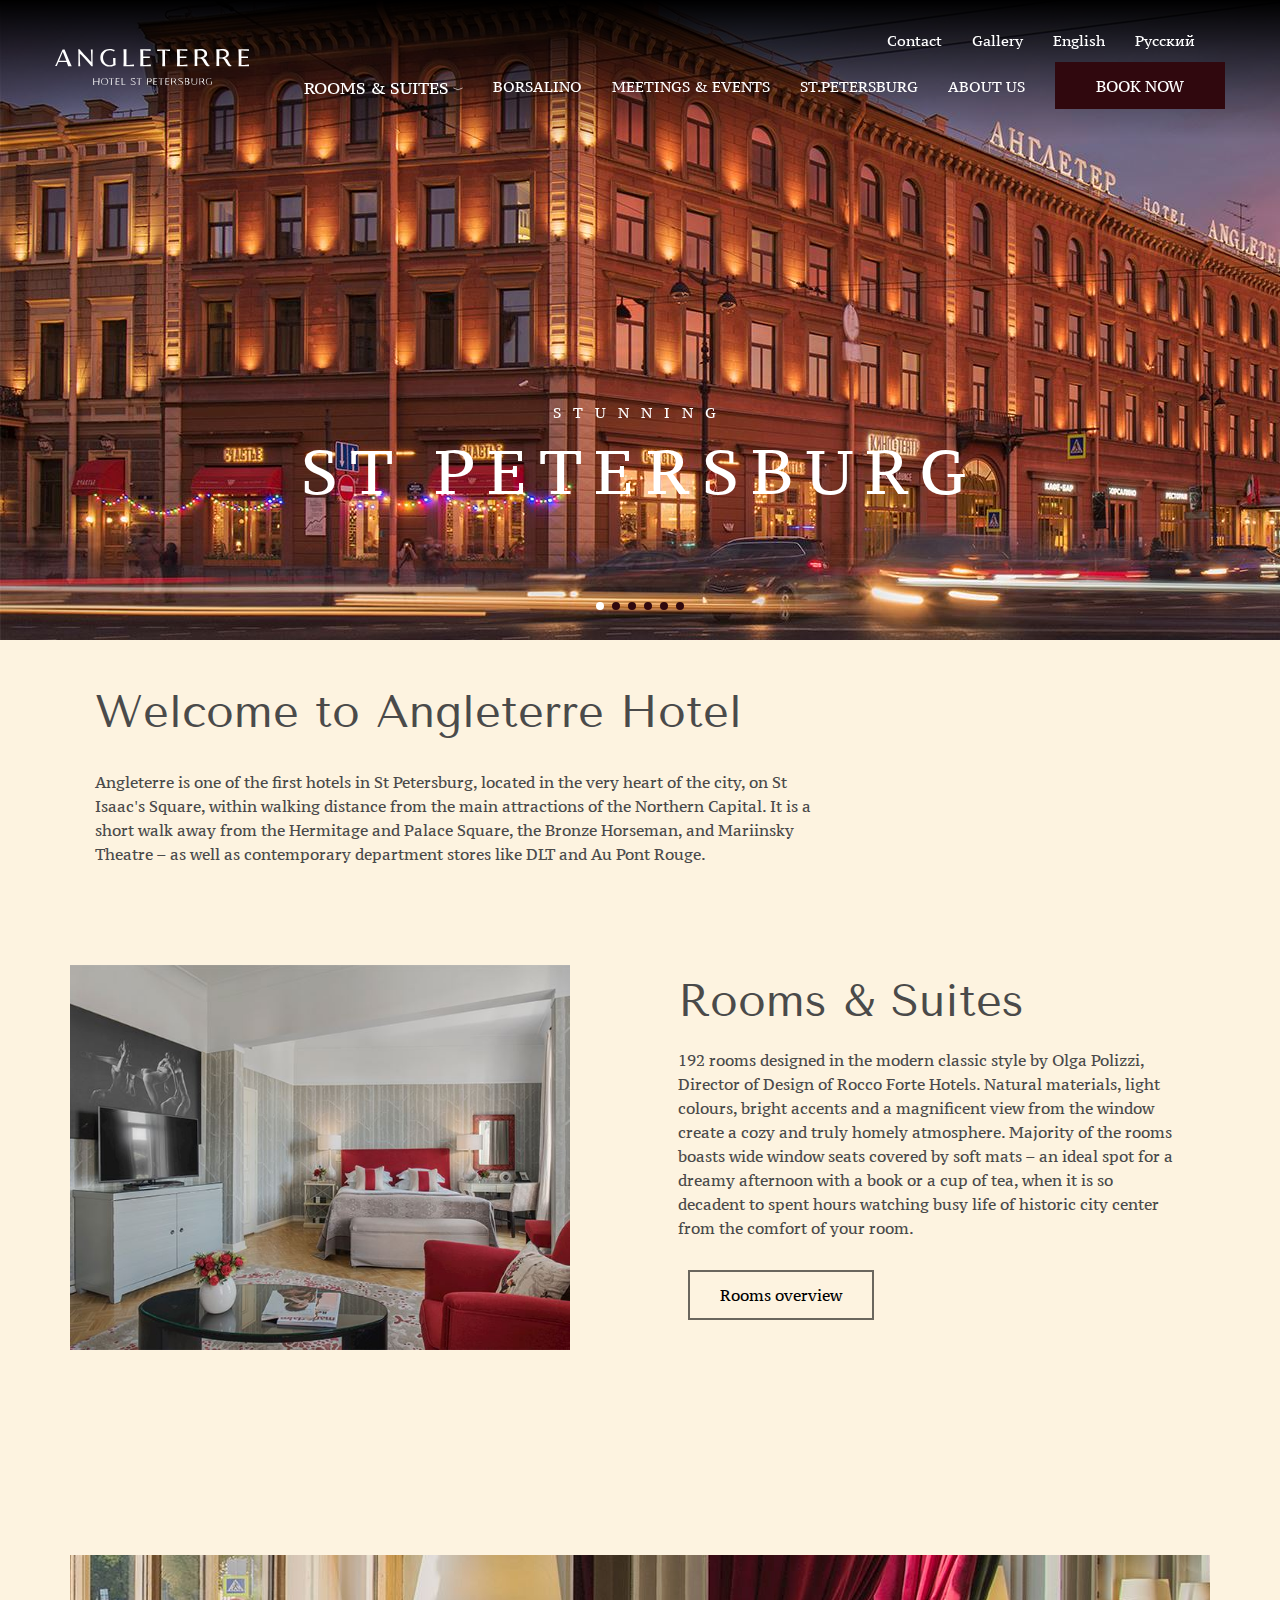
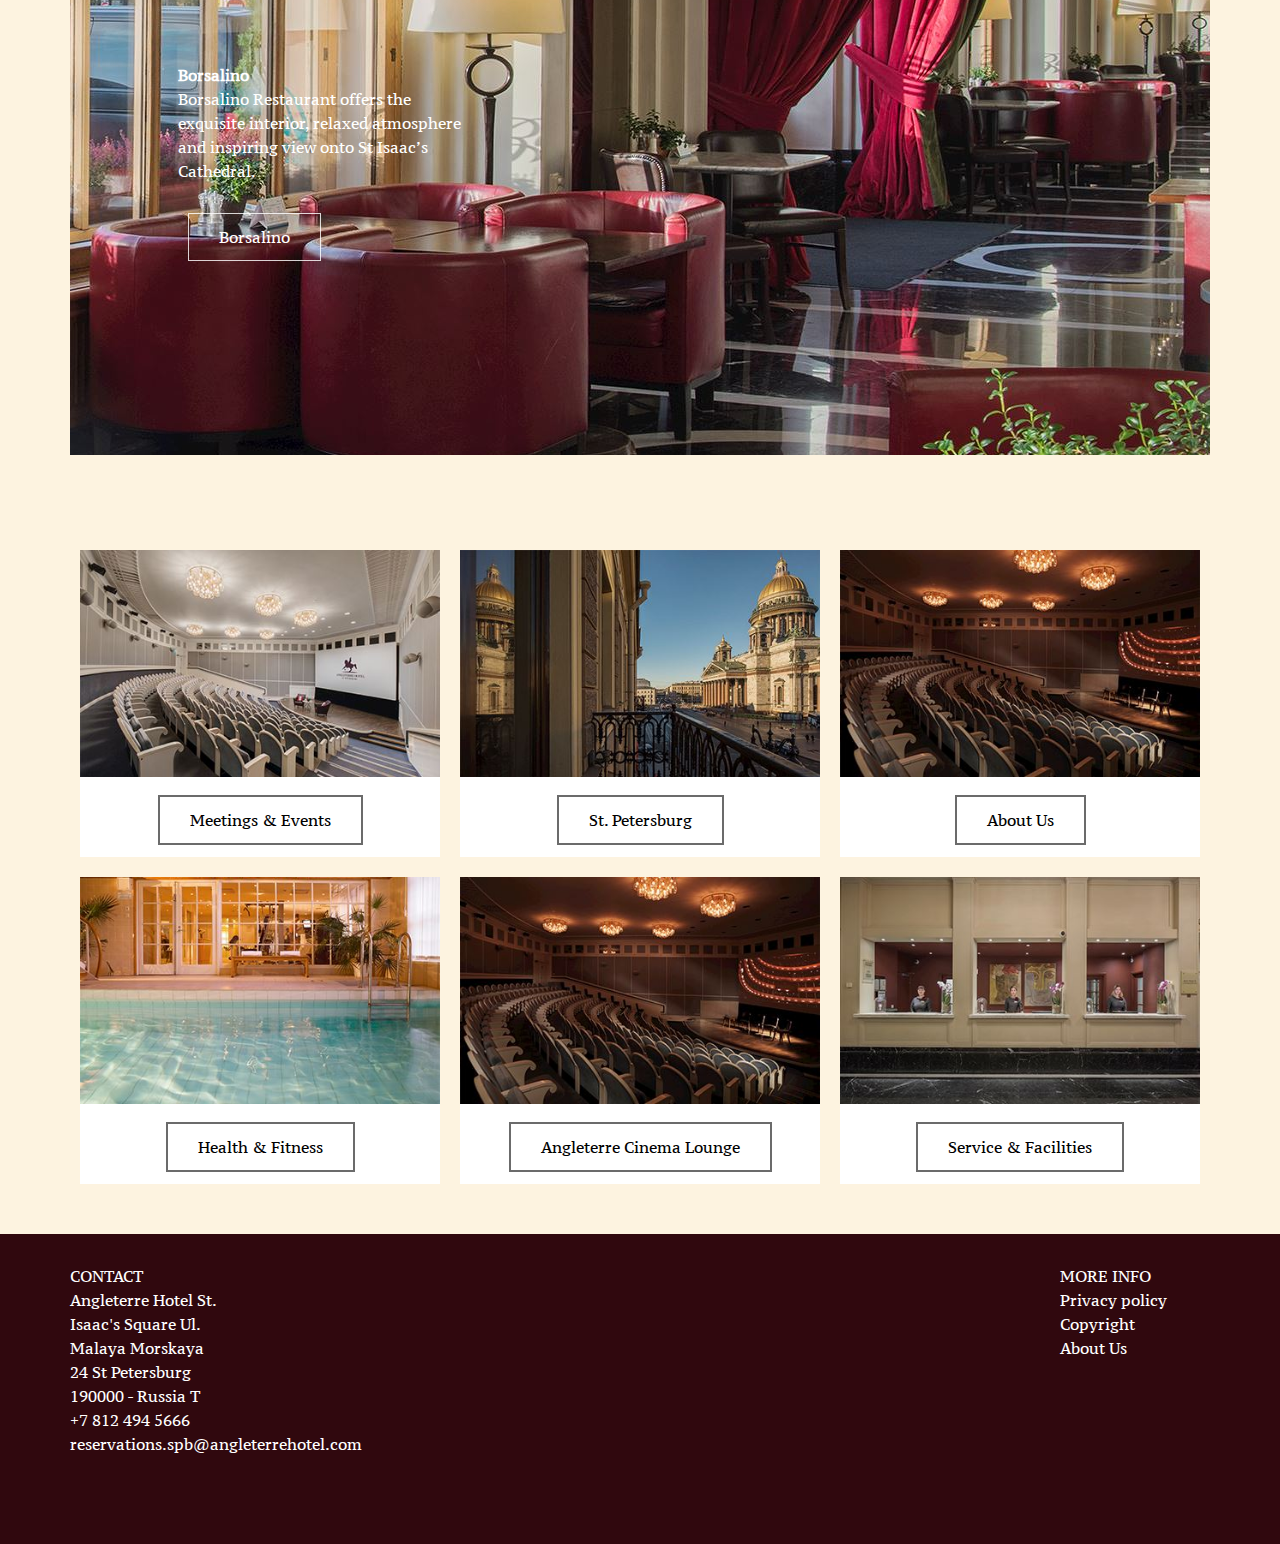
==== commit 22c46d2e: "git ceef" ====
--- a/index.html
+++ b/index.html
@@ -35,10 +35,10 @@
                                     <a class="nav_menu_item_link" href="#">English</a>
                                 </li>
                                 <li class="nav_menu_item">
-                                    <a class="nav_menu_item_link" href="#">Gallery</a>
-                                </li>
-                                <li class="nav_menu_item">
-                                    <a class="nav_menu_item_link" href="#">Contact</a>
+                                    <a class="nav_menu_item_link" href="/second_page/Gallery.html">Gallery</a>
+                                </li>
+                                <li class="nav_menu_item">
+                                    <a class="nav_menu_item_link" href="/second_page/About_Us.html">Contact</a>
                                 </li>
                             </ul>
                         </nav>
@@ -68,10 +68,10 @@
                                         <a class="nav_menu_item_link" href="./second_page/Meetings&Events.html">Meetings & Events</a>
                                     </li>
                                     <li class="nav_menu_item">
-                                        <a class="nav_menu_item_link" href="#">St.Petersburg</a>
-                                    </li>
-                                    <li class="nav_menu_item">
-                                        <a class="nav_menu_item_link" href="#">About us</a>
+                                        <a class="nav_menu_item_link" href="/second_page/St_Petesburg.html">St.Petersburg</a>
+                                    </li>
+                                    <li class="nav_menu_item">
+                                        <a class="nav_menu_item_link" href="./second_page/About_Us.html">About us</a>
                                     </li>
                                 </ul>
                                 <div class="btn_broni">
@@ -178,63 +178,73 @@
     <section class="sections_target">
             <div class="sections_targets_content">
                 <div class="first_items">
-                    <div class="images">
-                        <img src="./image/cinema_main.jpg" alt="">
-                    </div>
-                    <div class="btn_more">
-                        <a class="btn_items">Meetings & Events</a>
-                    </div>
-                </div>
-    
-    
-                <div class="first_items">
-                    <div class="images">
-                        <img src="./image/main_petersburg.jpg" alt="">
-                    </div>
-                    <div class="btn_more">
-                        <a>St. Petersburg</a>
-                    </div>
-                </div>
-    
-    
-    
-                <div class="first_items">
-                    <div class="images">
-                        <img src="./image/main_cinema.jpg" alt="">
-                    </div>
-                    <div class="btn_more">
-                        <a class="btn_items">About Us</a>
+                    <div class="first_items_container">
+                        <div class="images">
+                            <img src="./image/cinema_main.jpg" alt="">
+                        </div>
+                        <div class="btn_more">
+                            <a class="btn_items">Meetings & Events</a>
+                        </div>
+                    </div>
+                </div>
+                <div class="first_items">
+                    <div class="first_items_container">
+                        <div class="images">
+                            <img src="./image/main_petersburg.jpg" alt="">
+                        </div>
+                        <div class="btn_more">
+                            <a>St. Petersburg</a>
+                        </div>
+                    </div>
+                </div>
+    
+    
+    
+                <div class="first_items">
+                   <div class="first_items_container"> 
+                       <div class="images">
+                            <img src="./image/main_cinema.jpg" alt="">
+                        </div>
+                        <div class="btn_more">
+                            <a class="btn_items">About Us</a>
+                        </div>
                     </div>
                 </div>
             </div>
             <div class="sections_targets_content">
                 <div class="first_items">
-                    <div class="images">
-                        <img src="./image/fitness_main.jpg" alt="">
-                    </div>
-                    <div class="btn_more">
-                        <a class="btn_items">Health & Fitness</a>
-                    </div>
-                </div>
-    
-    
-                <div class="first_items">
-                    <div class="images">
-                        <img src="./image/main_cinema.jpg" alt="">
-                    </div>
-                    <div class="btn_more">
-                        <a class="btn_items">Angleterre Cinema Lounge</a>
-                    </div>
-                </div>
-    
-    
-    
-                <div class="first_items">
-                    <div class="images">
-                        <img src="./image/main_services.jpg" alt="">
-                    </div>
-                    <div class="btn_more">
-                        <a class="btn_items">Service & Facilities</a>
+                    <div class="first_items_container">
+                        <div class="images">
+                            <img src="./image/fitness_main.jpg" alt="">
+                        </div>
+                        <div class="btn_more">
+                            <a class="btn_items">Health & Fitness</a>
+                        </div>
+                    </div>
+                </div>
+    
+    
+                <div class="first_items">
+                    <div class="first_items_container">
+                        <div class="images">
+                            <img src="./image/main_cinema.jpg" alt="">
+                        </div>
+                        <div class="btn_more">
+                            <a class="btn_items">Angleterre Cinema Lounge</a>
+                        </div>
+                    </div>
+                </div>
+    
+    
+    
+                <div class="first_items">
+                    <div class="first_items_container">
+                        <div class="images">
+                            <img src="./image/main_services.jpg" alt="">
+                        </div>
+                        <div class="btn_more">
+                            <a class="btn_items">Service & Facilities</a>
+                        </div>
                     </div>
                 </div>
             </div>
--- a/style.css
+++ b/style.css
@@ -43,6 +43,9 @@
 
 .header_base .nav_menu{
     flex-direction: row-reverse;
+}
+.header_top{
+    text-transform: none;
 }
 
 .second_header .nav_menu{
@@ -169,12 +172,16 @@
     width: 100%;
 }
 
-
 .section{
     background: #fdf3e0;
     padding: 30px 70px;
 }
-
+.section_about{
+    background: #fff;
+}
+.section_about .section{
+    background: #fff;
+}
 .content_title{
     display: flex;
     height: 90px;
@@ -224,7 +231,7 @@
     display: flex;
 }
 .btn_more>a{
-    border: 1px solid rgba(0, 0, 0, 0.582);
+    border: 2px solid rgba(0, 0, 0, 0.58);
     padding: 11px 30px;
     align-items: center;
     text-decoration: none;
@@ -313,8 +320,11 @@
     color:#fff
 }
 .sections_target{
+    display: flex;
     margin: auto;
-    padding: 0 70px;
+    padding: 40px 70px;
+    flex-direction: column;
+    justify-content: space-between;
 }
 .sections_targets_content{
     display: flex;
@@ -345,8 +355,115 @@
     display: flex;
     flex-direction: column;
     justify-content: space-between;
+    position:relative;
+    width: 420px;
+}
+.menu_items_sub{
+    position:relative;
+    padding: 10px;
 }
 .link_home{
     text-decoration: none;
     color: black;
+}
+.link_menu{
+    position: absolute;
+    top:50%;
+    left:50%;
+    transform: translate(-50%, -50%);
+    text-decoration: none;
+    color:#fff;
+    text-transform:uppercase;
+    letter-spacing: 3px;
+    font-size: 12px;
+    background-color:#30080e;
+    padding: 12px 18px;
+    white-space: nowrap;
+}
+.link_menu:hover{
+    background-color: #000;
+}
+.first_items{
+    padding: 10px;
+}
+.first_items_container{
+    height: 100%;
+    background-color: #fff;
+}
+.first_items .btn_more{
+    margin: 12px;
+    display: flex;
+    justify-content: center;
+}
+.restaurant{
+    display: flex;
+    justify-content: space-between;
+    padding: 30px 70px;
+}
+.images>img{
+    width: 100%;
+}
+.restaurant .first_items{
+    max-width: 615px;
+}
+.header_image{
+    height: 95vh;
+}
+.content_About_Us{
+    padding: 30px 0px;
+}
+.menu_items{
+    max-width: 380px;
+}
+.google_mape{
+    padding: 0px 70px;
+    padding-bottom: 50px;
+    display: flex;
+    justify-content: space-between;
+}
+.google_mape>iframe{
+    width: 100%;
+    margin-right: 30px;
+}
+.description_direction{
+    font-size: 14px;
+    font-family: Tenor Sans,sans-serif;
+    font-weight: 400;
+}
+.angletere_title_1{
+    padding: 20px 70px;
+}
+.menu_items_sub>img{
+    width: 100%;
+}
+.info_meetings{
+    padding: 20px 25px;
+}
+.title_meetings{
+    padding: 8px 0px;
+    font-size: 28px;
+}
+.first_items .info_meetings .btn_more{
+    display: flex;
+    justify-content: flex-start;
+}
+.description_meetings{
+    width: 500px;
+    height: 100px;
+}
+.image_St>img{
+    width: 100%;
+}
+.image_St{
+    padding: 20px 0px;
+}
+.image_main{
+    height: 100vh;
+    width: 100%;
+}
+.image_main>img{
+    height: 100%;
+}
+.slider_container{
+    padding: 30px 70px;
 }